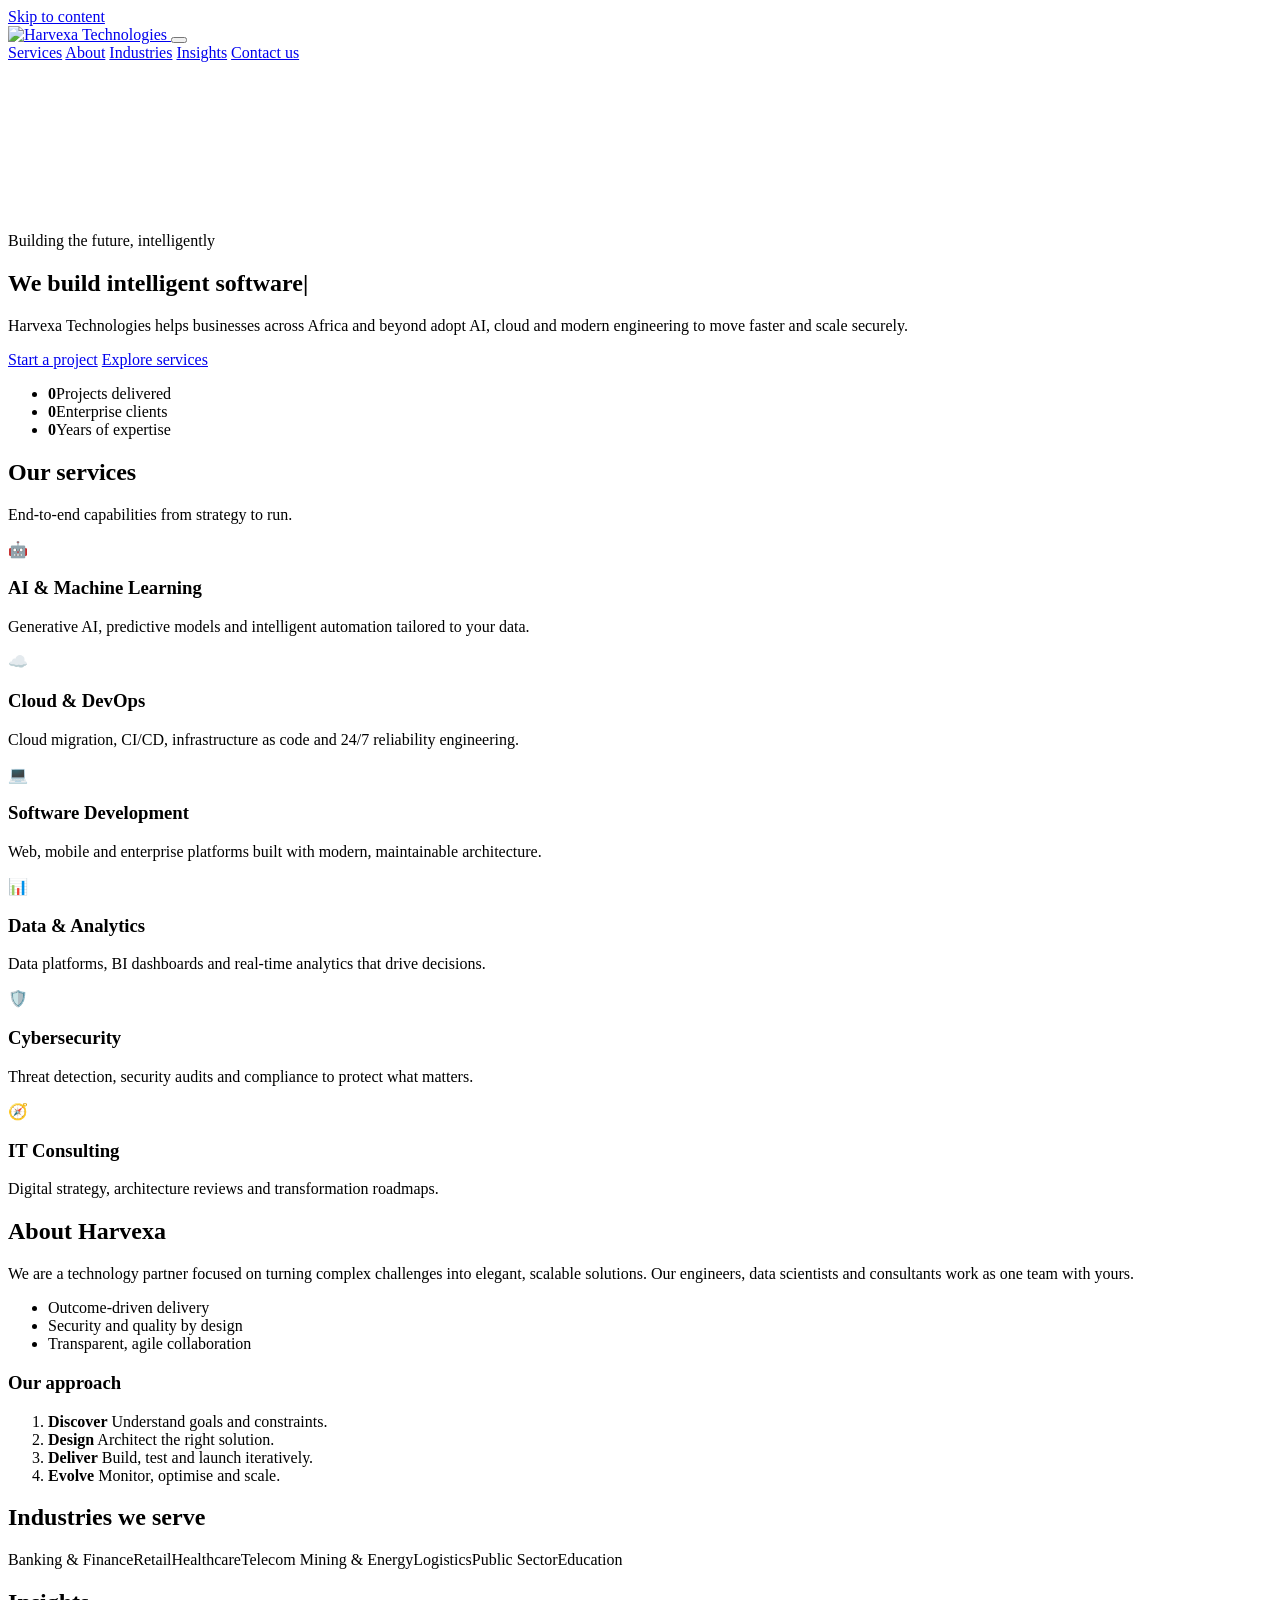
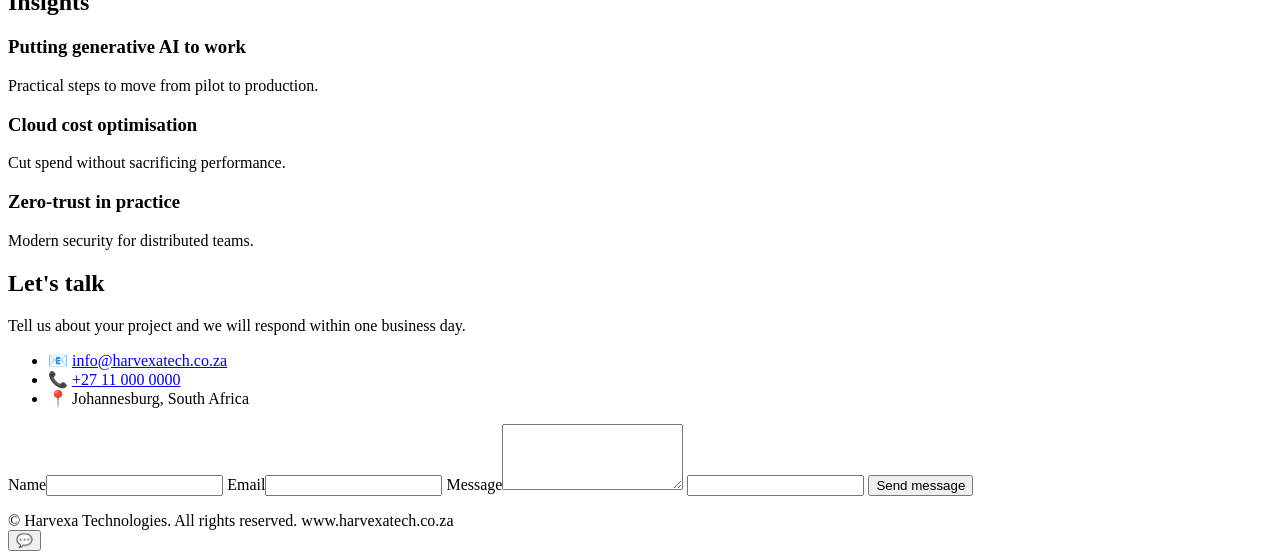
==== src/index.html @ 6d87c579 "Initial Harvexa website" ====
<!DOCTYPE html>
<html lang="en">

<head>
    <meta charset="utf-8">
    <meta name="viewport" content="width=device-width, initial-scale=1">
    <title>Harvexa Technologies | AI, Cloud &amp; Software Engineering</title>
    <meta name="description"
        content="Harvexa Technologies delivers AI, cloud, cybersecurity, data and software solutions that help enterprises grow.">
    <meta name="theme-color" content="#0ea5e9">
    <link rel="canonical" href="https://www.harvexatech.co.za/">
    <link rel="icon" href="/assets/img/favicon.svg" type="image/svg+xml">
    <link rel="manifest" href="/site.webmanifest">
    <meta property="og:title" content="Harvexa Technologies">
    <meta property="og:description" content="AI, cloud, cybersecurity, data and software solutions.">
    <meta property="og:url" content="https://www.harvexatech.co.za/">
    <meta property="og:type" content="website">
    <link rel="stylesheet" href="/assets/css/styles.css">
</head>

<body>
    <a class="skip" href="#main">Skip to content</a>

    <header class="nav" id="nav">
        <div class="container nav-inner">
            <a href="#home" class="brand" aria-label="Harvexa Technologies home">
                <img src="/assets/img/logo.svg" alt="Harvexa Technologies" width="200" height="50">
            </a>
            <button class="burger" id="burger" aria-label="Toggle menu" aria-expanded="false" aria-controls="menu">
                <span></span><span></span><span></span>
            </button>
            <nav id="menu" class="menu" aria-label="Primary">
                <a href="#services">Services</a>
                <a href="#about">About</a>
                <a href="#industries">Industries</a>
                <a href="#insights">Insights</a>
                <a href="#contact" class="btn btn-primary btn-sm">Contact us</a>
            </nav>
        </div>
    </header>

    <main id="main">
        <section class="hero" id="home">
            <canvas id="neural" aria-hidden="true"></canvas>
            <div class="container hero-content">
                <p class="eyebrow">Building the future, intelligently</p>
                <h1>We build <span id="typed" class="grad" aria-live="polite">intelligent software</span><span
                        class="caret">|</span></h1>
                <p class="lead">Harvexa Technologies helps businesses across Africa and beyond adopt AI, cloud and
                    modern engineering to move faster and scale securely.</p>
                <div class="cta">
                    <a href="#contact" class="btn btn-primary">Start a project</a>
                    <a href="#services" class="btn btn-ghost">Explore services</a>
                </div>
                <ul class="stats">
                    <li><strong data-count="150">0</strong><span>Projects delivered</span></li>
                    <li><strong data-count="40">0</strong><span>Enterprise clients</span></li>
                    <li><strong data-count="12">0</strong><span>Years of expertise</span></li>
                </ul>
            </div>
        </section>

        <section class="section" id="services">
            <div class="container">
                <h2>Our services</h2>
                <p class="sub">End-to-end capabilities from strategy to run.</p>
                <div class="grid">
                    <article class="card reveal">
                        <div class="ico">🤖</div>
                        <h3>AI &amp; Machine Learning</h3>
                        <p>Generative AI, predictive models and intelligent automation tailored to your data.</p>
                    </article>
                    <article class="card reveal">
                        <div class="ico">☁️</div>
                        <h3>Cloud &amp; DevOps</h3>
                        <p>Cloud migration, CI/CD, infrastructure as code and 24/7 reliability engineering.</p>
                    </article>
                    <article class="card reveal">
                        <div class="ico">💻</div>
                        <h3>Software Development</h3>
                        <p>Web, mobile and enterprise platforms built with modern, maintainable architecture.</p>
                    </article>
                    <article class="card reveal">
                        <div class="ico">📊</div>
                        <h3>Data &amp; Analytics</h3>
                        <p>Data platforms, BI dashboards and real-time analytics that drive decisions.</p>
                    </article>
                    <article class="card reveal">
                        <div class="ico">🛡️</div>
                        <h3>Cybersecurity</h3>
                        <p>Threat detection, security audits and compliance to protect what matters.</p>
                    </article>
                    <article class="card reveal">
                        <div class="ico">🧭</div>
                        <h3>IT Consulting</h3>
                        <p>Digital strategy, architecture reviews and transformation roadmaps.</p>
                    </article>
                </div>
            </div>
        </section>

        <section class="section alt" id="about">
            <div class="container split">
                <div class="reveal">
                    <h2>About Harvexa</h2>
                    <p>We are a technology partner focused on turning complex challenges into elegant, scalable
                        solutions. Our engineers, data scientists and consultants work as one team with yours.</p>
                    <ul class="ticks">
                        <li>Outcome-driven delivery</li>
                        <li>Security and quality by design</li>
                        <li>Transparent, agile collaboration</li>
                    </ul>
                </div>
                <div class="panel reveal">
                    <h3>Our approach</h3>
                    <ol class="steps">
                        <li><b>Discover</b> Understand goals and constraints.</li>
                        <li><b>Design</b> Architect the right solution.</li>
                        <li><b>Deliver</b> Build, test and launch iteratively.</li>
                        <li><b>Evolve</b> Monitor, optimise and scale.</li>
                    </ol>
                </div>
            </div>
        </section>

        <section class="section" id="industries">
            <div class="container">
                <h2>Industries we serve</h2>
                <div class="chips reveal">
                    <span>Banking &amp; Finance</span><span>Retail</span><span>Healthcare</span><span>Telecom</span>
                    <span>Mining &amp; Energy</span><span>Logistics</span><span>Public
                        Sector</span><span>Education</span>
                </div>
            </div>
        </section>

        <section class="section alt" id="insights">
            <div class="container">
                <h2>Insights</h2>
                <div class="grid grid-3">
                    <article class="card reveal">
                        <h3>Putting generative AI to work</h3>
                        <p>Practical steps to move from pilot to production.</p>
                    </article>
                    <article class="card reveal">
                        <h3>Cloud cost optimisation</h3>
                        <p>Cut spend without sacrificing performance.</p>
                    </article>
                    <article class="card reveal">
                        <h3>Zero-trust in practice</h3>
                        <p>Modern security for distributed teams.</p>
                    </article>
                </div>
            </div>
        </section>

        <section class="section" id="contact">
            <div class="container split">
                <div class="reveal">
                    <h2>Let's talk</h2>
                    <p>Tell us about your project and we will respond within one business day.</p>
                    <ul class="contact-list">
                        <li>📧 <a href="mailto:info@harvexatech.co.za">info@harvexatech.co.za</a></li>
                        <li>📞 <a href="tel:+27110000000">+27 11 000 0000</a></li>
                        <li>📍 Johannesburg, South Africa</li>
                    </ul>
                </div>
                <form class="panel reveal" id="contact-form" action="https://formspree.io/f/YOUR_FORM_ID" method="POST">
                    <label>Name<input name="name" type="text" required autocomplete="name"></label>
                    <label>Email<input name="email" type="email" required autocomplete="email"></label>
                    <label>Message<textarea name="message" rows="4" required></textarea></label>
                    <input type="text" name="_gotcha" tabindex="-1" autocomplete="off" class="hp">
                    <button class="btn btn-primary" type="submit">Send message</button>
                    <p class="form-status" id="form-status" role="status"></p>
                </form>
            </div>
        </section>
    </main>

    <footer class="footer">
        <div class="container foot-inner">
            <span>© <span id="year"></span> Harvexa Technologies. All rights reserved.</span>
            <span>www.harvexatech.co.za</span>
        </div>
    </footer>

    <button class="chat-fab" id="chat-fab" aria-label="Open AI assistant" aria-expanded="false">💬</button>
    <section class="chat" id="chat" aria-label="Harvexa AI assistant" hidden>
        <header><strong>Harvexa AI Assistant</strong><button id="chat-close" aria-label="Close chat">✕</button></header>
        <div class="chat-log" id="chat-log" aria-live="polite"></div>
        <div class="chat-quick" id="chat-quick"></div>
        <form id="chat-form" autocomplete="off">
            <input id="chat-input" type="text" placeholder="Ask about our services..." aria-label="Message">
            <button class="btn btn-primary btn-sm" type="submit">Send</button>
        </form>
    </section>

    <script src="/assets/js/neural.js" defer></script>
    <script src="/assets/js/chat.js" defer></script>
    <script src="/assets/js/main.js" defer></script>
</body>

</html>
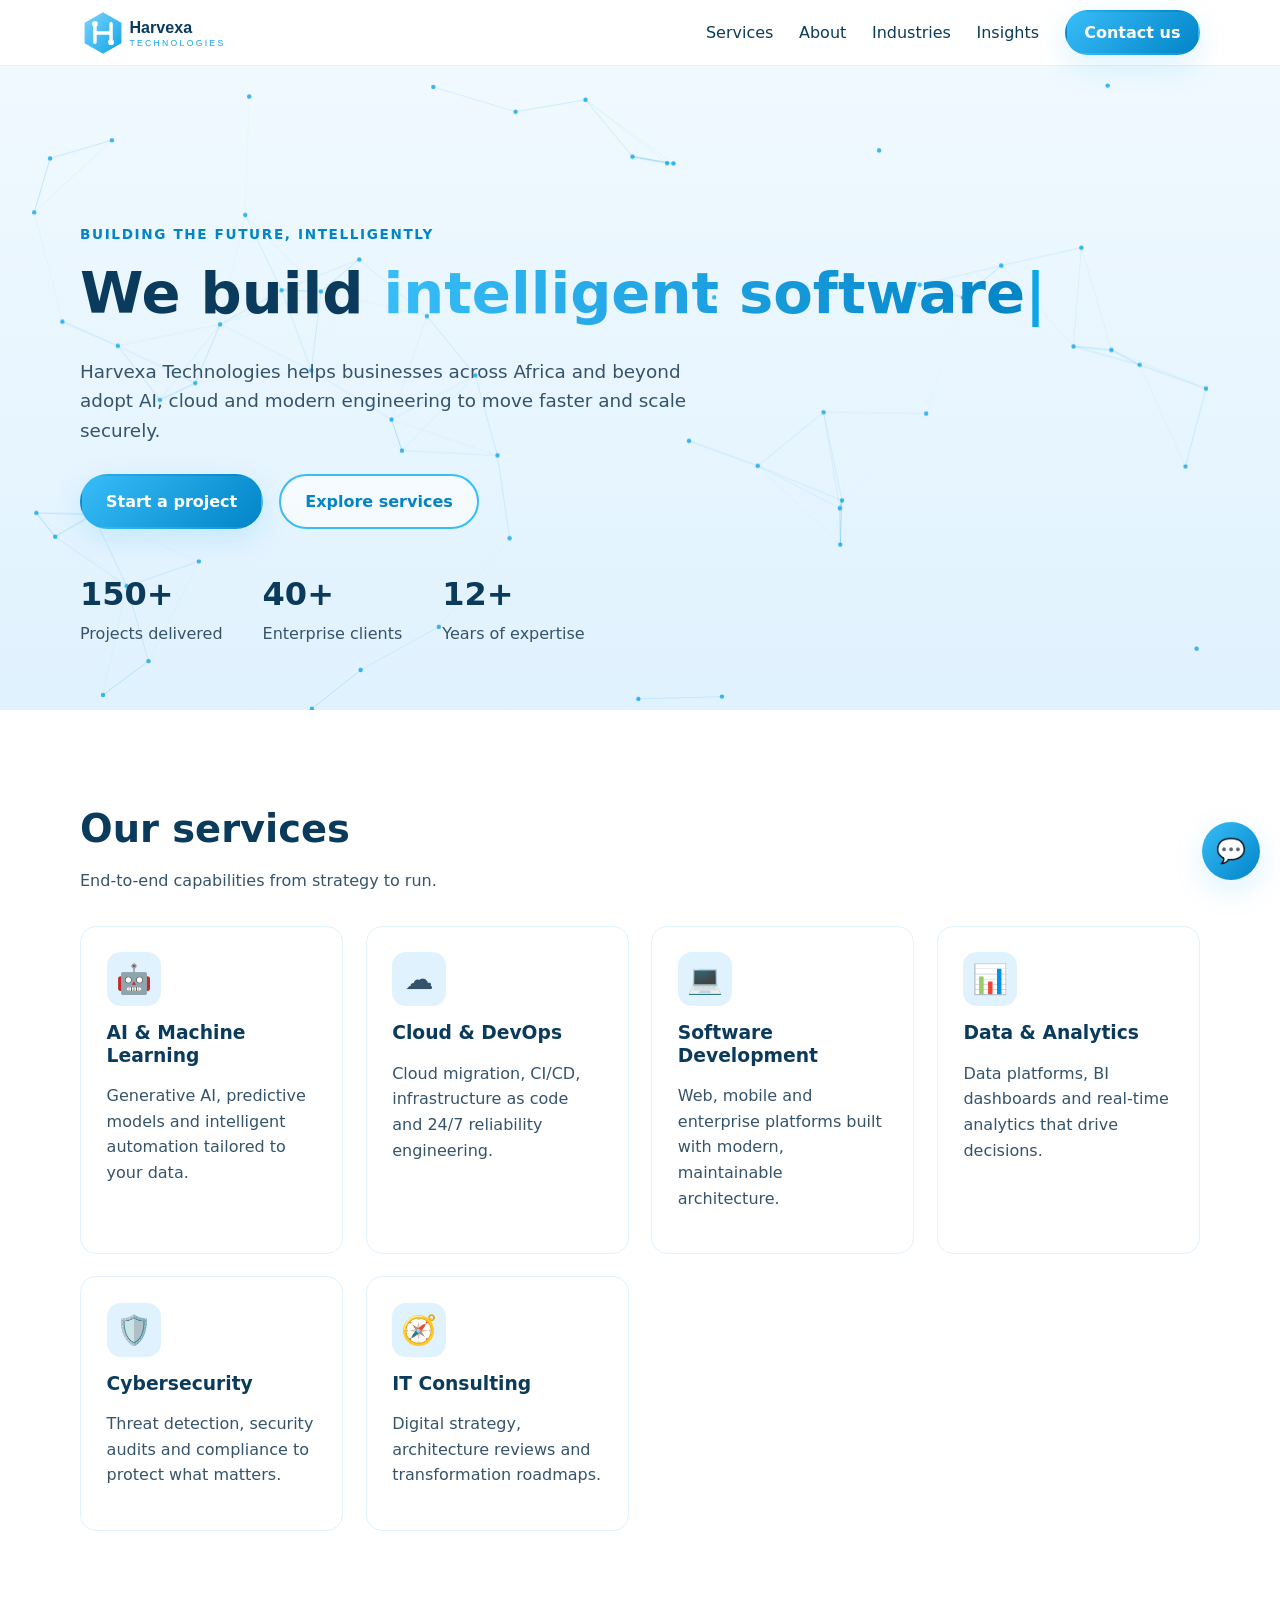
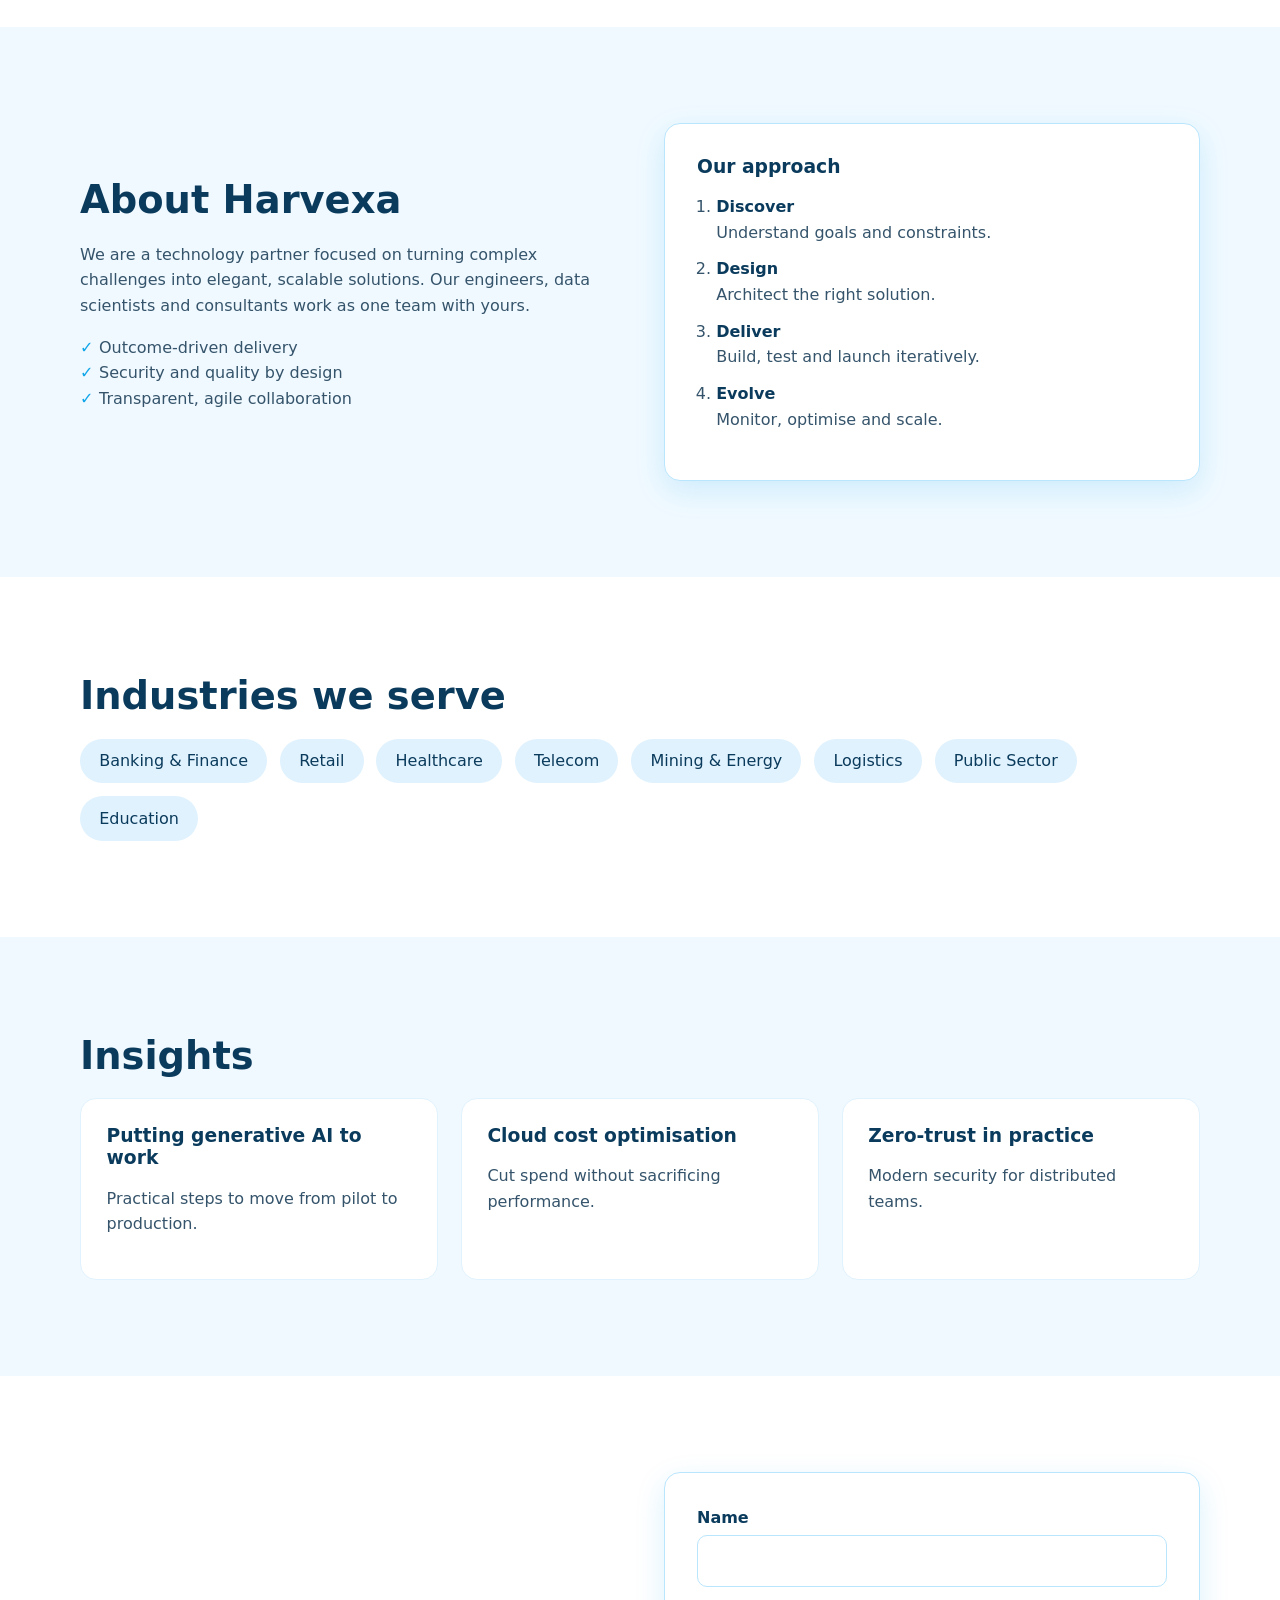
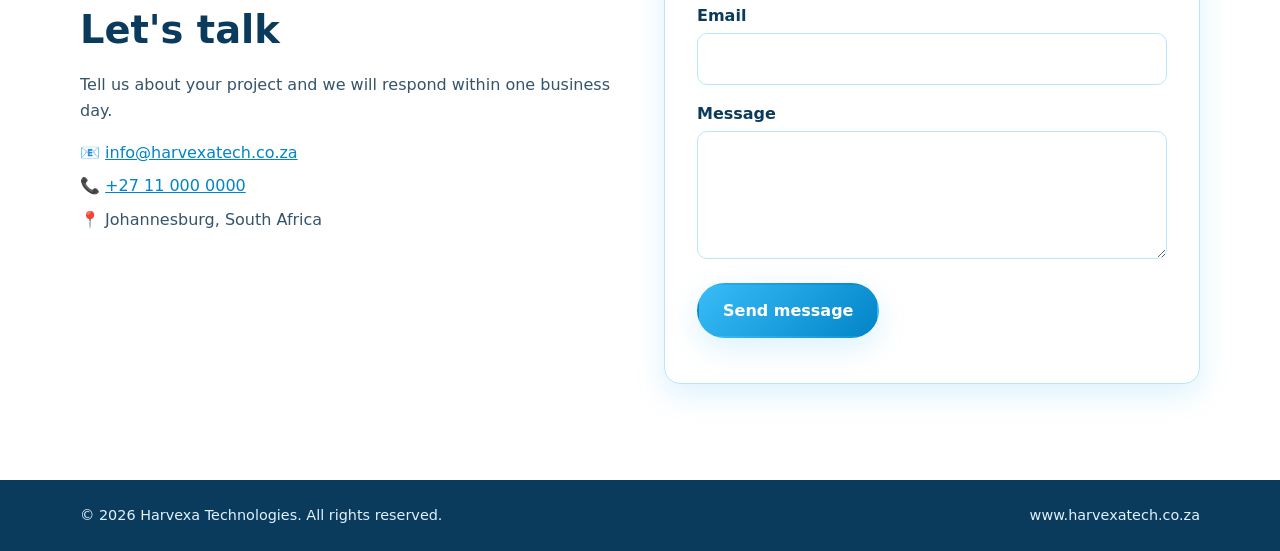
==== commit eaf91d06: "Use relative asset paths" ====
--- a/src/index.html
+++ b/src/index.html
@@ -9,13 +9,13 @@
         content="Harvexa Technologies delivers AI, cloud, cybersecurity, data and software solutions that help enterprises grow.">
     <meta name="theme-color" content="#0ea5e9">
     <link rel="canonical" href="https://www.harvexatech.co.za/">
-    <link rel="icon" href="/assets/img/favicon.svg" type="image/svg+xml">
-    <link rel="manifest" href="/site.webmanifest">
+    <link rel="icon" href="assets/img/favicon.svg" type="image/svg+xml">
+    <link rel="manifest" href="site.webmanifest">
     <meta property="og:title" content="Harvexa Technologies">
     <meta property="og:description" content="AI, cloud, cybersecurity, data and software solutions.">
     <meta property="og:url" content="https://www.harvexatech.co.za/">
     <meta property="og:type" content="website">
-    <link rel="stylesheet" href="/assets/css/styles.css">
+    <link rel="stylesheet" href="assets/css/styles.css">
 </head>
 
 <body>
@@ -24,7 +24,7 @@
     <header class="nav" id="nav">
         <div class="container nav-inner">
             <a href="#home" class="brand" aria-label="Harvexa Technologies home">
-                <img src="/assets/img/logo.svg" alt="Harvexa Technologies" width="200" height="50">
+                <img src="assets/img/logo.svg" alt="Harvexa Technologies" width="200" height="50">
             </a>
             <button class="burger" id="burger" aria-label="Toggle menu" aria-expanded="false" aria-controls="menu">
                 <span></span><span></span><span></span>
@@ -195,9 +195,9 @@
         </form>
     </section>
 
-    <script src="/assets/js/neural.js" defer></script>
-    <script src="/assets/js/chat.js" defer></script>
-    <script src="/assets/js/main.js" defer></script>
+    <script src="assets/js/neural.js" defer></script>
+    <script src="assets/js/chat.js" defer></script>
+    <script src="assets/js/main.js" defer></script>
 </body>
 
 </html>
--- a/src/assets/css/styles.css
+++ b/src/assets/css/styles.css
@@ -0,0 +1,567 @@
+:root {
+    --sky-50: #f0f9ff;
+    --sky-100: #e0f2fe;
+    --sky-200: #bae6fd;
+    --sky-300: #7dd3fc;
+    --sky-400: #38bdf8;
+    --sky-500: #0ea5e9;
+    --sky-600: #0284c7;
+    --ink: #0b3b5c;
+    --text: #35546b;
+    --white: #fff;
+    --radius: 16px;
+    --shadow: 0 10px 30px rgba(14, 165, 233, .15);
+}
+
+* {
+    box-sizing: border-box
+}
+
+html {
+    scroll-behavior: smooth;
+    scroll-padding-top: 80px
+}
+
+body {
+    margin: 0;
+    font-family: "Segoe UI", system-ui, -apple-system, Roboto, Arial, sans-serif;
+    color: var(--text);
+    background: var(--white);
+    line-height: 1.6
+}
+
+img {
+    max-width: 100%;
+    height: auto
+}
+
+a {
+    color: var(--sky-600)
+}
+
+.container {
+    width: min(1120px, 92%);
+    margin-inline: auto
+}
+
+.skip {
+    position: absolute;
+    left: -999px
+}
+
+.skip:focus {
+    left: 8px;
+    top: 8px;
+    background: #fff;
+    padding: 8px;
+    z-index: 100
+}
+
+h1,
+h2,
+h3 {
+    color: var(--ink);
+    line-height: 1.2;
+    margin: 0 0 .5em
+}
+
+h1 {
+    font-size: clamp(2rem, 5vw, 3.6rem)
+}
+
+h2 {
+    font-size: clamp(1.6rem, 3.5vw, 2.4rem)
+}
+
+.grad {
+    background: linear-gradient(90deg, var(--sky-400), var(--sky-600));
+    -webkit-background-clip: text;
+    background-clip: text;
+    color: transparent
+}
+
+.caret {
+    color: var(--sky-500);
+    animation: blink 1s steps(2) infinite
+}
+
+@keyframes blink {
+    50% {
+        opacity: 0
+    }
+}
+
+.btn {
+    display: inline-block;
+    padding: .8rem 1.5rem;
+    border-radius: 999px;
+    font-weight: 600;
+    text-decoration: none;
+    border: 2px solid transparent;
+    cursor: pointer;
+    font: inherit;
+    font-weight: 600;
+    transition: transform .2s, box-shadow .2s
+}
+
+.btn:hover {
+    transform: translateY(-2px)
+}
+
+.btn-primary {
+    background: linear-gradient(135deg, var(--sky-400), var(--sky-600));
+    color: #fff;
+    box-shadow: var(--shadow)
+}
+
+.btn-ghost {
+    border-color: var(--sky-400);
+    color: var(--sky-600);
+    background: rgba(255, 255, 255, .6)
+}
+
+.btn-sm {
+    padding: .5rem 1.1rem
+}
+
+.nav {
+    position: sticky;
+    top: 0;
+    z-index: 50;
+    background: rgba(255, 255, 255, .85);
+    backdrop-filter: blur(10px);
+    border-bottom: 1px solid var(--sky-100)
+}
+
+.nav-inner {
+    display: flex;
+    align-items: center;
+    justify-content: space-between;
+    padding: .6rem 0
+}
+
+.brand img {
+    display: block;
+    height: 46px;
+    width: auto
+}
+
+.menu {
+    display: flex;
+    gap: 1.6rem;
+    align-items: center
+}
+
+.menu a:not(.btn) {
+    color: var(--ink);
+    text-decoration: none;
+    font-weight: 500
+}
+
+.menu a:not(.btn):hover {
+    color: var(--sky-600)
+}
+
+.burger {
+    display: none;
+    background: none;
+    border: 0;
+    padding: 8px;
+    cursor: pointer
+}
+
+.burger span {
+    display: block;
+    width: 24px;
+    height: 2px;
+    background: var(--ink);
+    margin: 5px 0;
+    transition: .3s
+}
+
+.hero {
+    position: relative;
+    overflow: hidden;
+    background: linear-gradient(180deg, var(--sky-50), var(--sky-100));
+    padding: clamp(4rem, 12vw, 9rem) 0 4rem
+}
+
+#neural {
+    position: absolute;
+    inset: 0;
+    width: 100%;
+    height: 100%
+}
+
+.hero-content {
+    position: relative
+}
+
+.eyebrow {
+    color: var(--sky-600);
+    font-weight: 700;
+    letter-spacing: .12em;
+    text-transform: uppercase;
+    font-size: .85rem
+}
+
+.lead {
+    max-width: 640px;
+    font-size: 1.15rem
+}
+
+.cta {
+    display: flex;
+    gap: 1rem;
+    flex-wrap: wrap;
+    margin: 1.8rem 0
+}
+
+.stats {
+    list-style: none;
+    padding: 0;
+    margin: 2.5rem 0 0;
+    display: flex;
+    gap: 2.5rem;
+    flex-wrap: wrap
+}
+
+.stats strong {
+    display: block;
+    font-size: 2rem;
+    color: var(--ink)
+}
+
+.stats strong::after {
+    content: "+"
+}
+
+.section {
+    padding: clamp(3rem, 8vw, 6rem) 0
+}
+
+.section.alt {
+    background: var(--sky-50)
+}
+
+.sub {
+    margin-top: -.2rem;
+    margin-bottom: 2rem
+}
+
+.grid {
+    display: grid;
+    grid-template-columns: repeat(auto-fit, minmax(260px, 1fr));
+    gap: 1.4rem
+}
+
+.grid-3 {
+    grid-template-columns: repeat(auto-fit, minmax(240px, 1fr))
+}
+
+.card {
+    background: #fff;
+    border: 1px solid var(--sky-100);
+    border-radius: var(--radius);
+    padding: 1.6rem;
+    transition: transform .25s, box-shadow .25s, border-color .25s
+}
+
+.card:hover {
+    transform: translateY(-6px);
+    box-shadow: var(--shadow);
+    border-color: var(--sky-300)
+}
+
+.ico {
+    font-size: 1.8rem;
+    width: 54px;
+    height: 54px;
+    display: grid;
+    place-items: center;
+    background: var(--sky-100);
+    border-radius: 14px;
+    margin-bottom: 1rem
+}
+
+.split {
+    display: grid;
+    grid-template-columns: 1fr 1fr;
+    gap: 3rem;
+    align-items: center
+}
+
+.panel {
+    background: #fff;
+    border: 1px solid var(--sky-200);
+    border-radius: var(--radius);
+    padding: 2rem;
+    box-shadow: var(--shadow)
+}
+
+.ticks {
+    list-style: none;
+    padding: 0
+}
+
+.ticks li::before {
+    content: "✓ ";
+    color: var(--sky-500);
+    font-weight: 700
+}
+
+.steps {
+    padding-left: 1.2rem
+}
+
+.steps li {
+    margin-bottom: .7rem
+}
+
+.steps b {
+    color: var(--ink);
+    display: block
+}
+
+.chips {
+    display: flex;
+    flex-wrap: wrap;
+    gap: .8rem
+}
+
+.chips span {
+    padding: .6rem 1.2rem;
+    border-radius: 999px;
+    background: var(--sky-100);
+    color: var(--ink);
+    font-weight: 500
+}
+
+.contact-list {
+    list-style: none;
+    padding: 0
+}
+
+.contact-list li {
+    margin: .5rem 0
+}
+
+form label {
+    display: block;
+    font-weight: 600;
+    color: var(--ink);
+    margin-bottom: 1rem
+}
+
+input,
+textarea {
+    width: 100%;
+    padding: .75rem 1rem;
+    margin-top: .3rem;
+    border: 1px solid var(--sky-200);
+    border-radius: 10px;
+    font: inherit
+}
+
+input:focus,
+textarea:focus {
+    outline: 2px solid var(--sky-400);
+    border-color: transparent
+}
+
+.hp {
+    position: absolute;
+    left: -9999px
+}
+
+.form-status {
+    margin: .8rem 0 0;
+    font-weight: 600
+}
+
+.footer {
+    background: var(--ink);
+    color: var(--sky-100);
+    padding: 1.5rem 0
+}
+
+.foot-inner {
+    display: flex;
+    justify-content: space-between;
+    flex-wrap: wrap;
+    gap: .5rem;
+    font-size: .9rem
+}
+
+.chat-fab {
+    position: fixed;
+    right: 20px;
+    bottom: 20px;
+    width: 58px;
+    height: 58px;
+    border-radius: 50%;
+    border: 0;
+    font-size: 1.5rem;
+    cursor: pointer;
+    color: #fff;
+    background: linear-gradient(135deg, var(--sky-400), var(--sky-600));
+    box-shadow: var(--shadow);
+    z-index: 60
+}
+
+.chat {
+    position: fixed;
+    right: 20px;
+    bottom: 90px;
+    width: min(360px, calc(100vw - 40px));
+    max-height: 70vh;
+    display: flex;
+    flex-direction: column;
+    background: #fff;
+    border-radius: var(--radius);
+    box-shadow: 0 20px 50px rgba(11, 59, 92, .25);
+    overflow: hidden;
+    z-index: 60
+}
+
+.chat[hidden] {
+    display: none
+}
+
+.chat header {
+    display: flex;
+    justify-content: space-between;
+    align-items: center;
+    padding: .9rem 1rem;
+    background: linear-gradient(135deg, var(--sky-400), var(--sky-600));
+    color: #fff
+}
+
+.chat header button {
+    background: none;
+    border: 0;
+    color: #fff;
+    cursor: pointer;
+    font-size: 1rem
+}
+
+.chat-log {
+    flex: 1;
+    overflow-y: auto;
+    padding: 1rem;
+    display: flex;
+    flex-direction: column;
+    gap: .6rem;
+    min-height: 200px
+}
+
+.msg {
+    padding: .6rem .9rem;
+    border-radius: 14px;
+    max-width: 85%;
+    font-size: .95rem
+}
+
+.msg.bot {
+    background: var(--sky-100);
+    color: var(--ink);
+    align-self: flex-start
+}
+
+.msg.user {
+    background: var(--sky-500);
+    color: #fff;
+    align-self: flex-end
+}
+
+.chat-quick {
+    display: flex;
+    gap: .4rem;
+    flex-wrap: wrap;
+    padding: 0 1rem .6rem
+}
+
+.chat-quick button {
+    border: 1px solid var(--sky-300);
+    background: #fff;
+    color: var(--sky-600);
+    border-radius: 999px;
+    padding: .25rem .7rem;
+    cursor: pointer;
+    font-size: .8rem
+}
+
+.chat form {
+    display: flex;
+    gap: .5rem;
+    padding: .7rem;
+    border-top: 1px solid var(--sky-100)
+}
+
+.chat input {
+    margin: 0
+}
+
+.reveal {
+    opacity: 0;
+    transform: translateY(24px);
+    transition: opacity .7s, transform .7s
+}
+
+.reveal.in {
+    opacity: 1;
+    transform: none
+}
+
+.notfound main {
+    min-height: 100vh;
+    display: grid;
+    place-content: center;
+    text-align: center
+}
+
+@media (max-width:820px) {
+    .burger {
+        display: block
+    }
+
+    .menu {
+        position: absolute;
+        top: 100%;
+        left: 0;
+        right: 0;
+        flex-direction: column;
+        align-items: flex-start;
+        gap: 1rem;
+        padding: 1.2rem 4%;
+        background: #fff;
+        border-bottom: 1px solid var(--sky-100);
+        display: none
+    }
+
+    .menu.open {
+        display: flex
+    }
+
+    .split {
+        grid-template-columns: 1fr;
+        gap: 2rem
+    }
+
+    .brand img {
+        height: 40px
+    }
+}
+
+@media (prefers-reduced-motion:reduce) {
+    * {
+        animation: none !important;
+        transition: none !important;
+        scroll-behavior: auto !important
+    }
+
+    .reveal {
+        opacity: 1;
+        transform: none
+    }
+}
